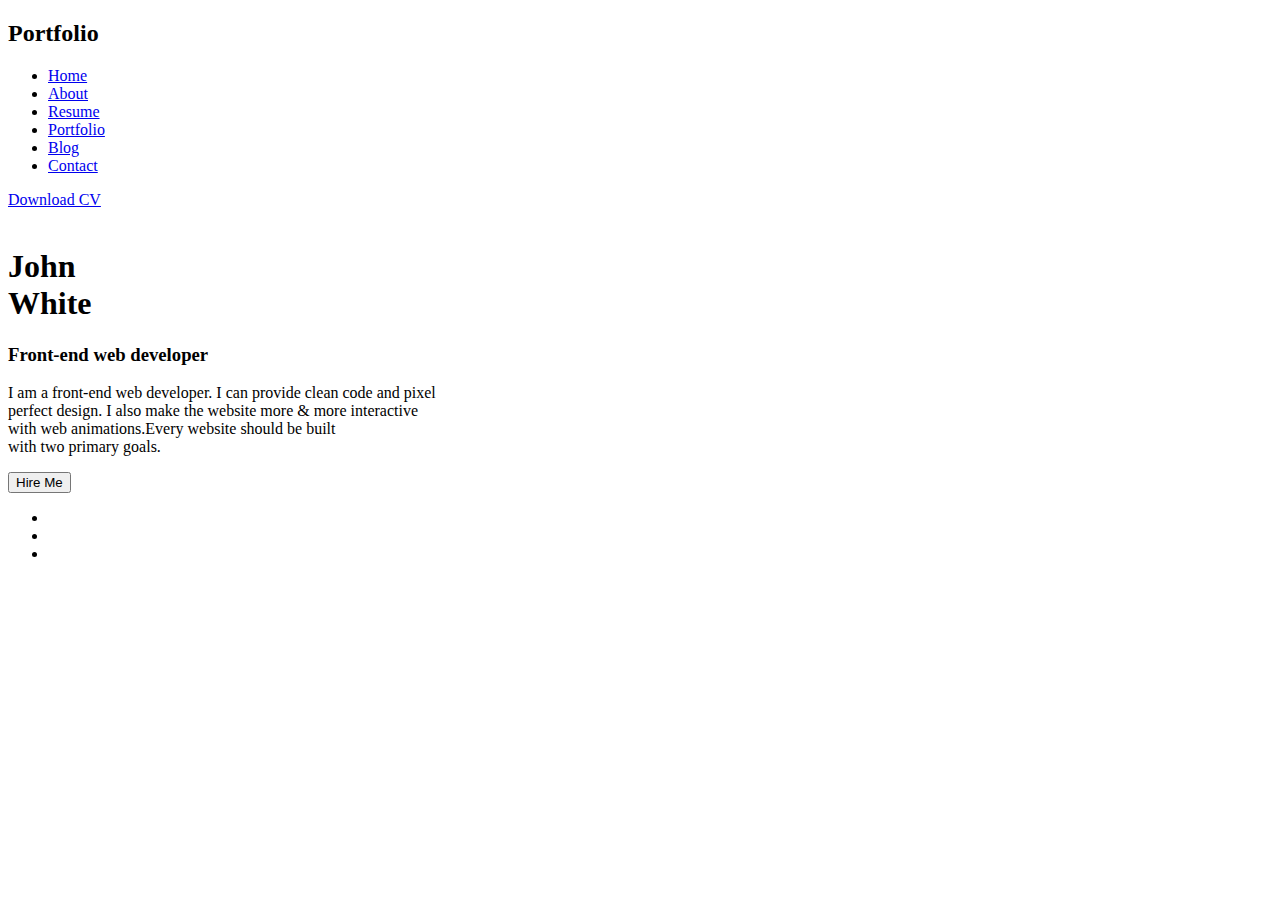
==== Portfolio-2/index.html @ e0ed32c0 "Add files via upload" ====
<!DOCTYPE html>
<html lang="en">
<head>
    <meta charset="UTF-8">
    <meta http-equiv="X-UA-Compatible" content="IE=edge">
    <meta name="viewport" content="width=device-width, initial-scale=1.0">
    <title>Portfolio Website</title>
    <link rel="stylesheet" href="/css/style.css">

    <link rel="preconnect" href="https://fonts.googleapis.com">
    <link rel="preconnect" href="https://fonts.gstatic.com" crossorigin>
    <link href="https://fonts.googleapis.com/css2?family=Poppins:ital,wght@0,100;0,200;0,300;0,400;0,500;0,600;0,700;0,800;0,900;1,100;1,200;1,300;1,400;1,500;1,600;1,700;1,800;1,900&display=swap" rel="stylesheet">

    <link rel="stylesheet" href="https://cdnjs.cloudflare.com/ajax/libs/font-awesome/6.1.1/css/all.min.css" integrity="sha512-KfkfwYDsLkIlwQp6LFnl8zNdLGxu9YAA1QvwINks4PhcElQSvqcyVLLD9aMhXd13uQjoXtEKNosOWaZqXgel0g==" crossorigin="anonymous" referrerpolicy="no-referrer" />
</head>

<body>
    <div class="hero">
        <header>
            <nav>
                <h2 class="logo">Portfolio</h2>
                <ul>
                    <li><a href="#">Home</a></li>
                    <li><a href="#">About</a></li>
                    <li><a href="#">Resume</a></li>
                    <li><a href="#">Portfolio</a></li>
                    <li><a href="#">Blog</a></li>
                    <li><a href="#">Contact</a></li>
                </ul>
                <a href="#" class="btn">Download CV</a>
            </nav>
        </header>

        <div class="bg">
            <img src="/images/main.jpg" alt="">
        </div>

        <div class="content">
            <h1>John <br>White</h1>
            <h3>Front-end web developer</h3>
            <p>I am a front-end web developer. I can provide clean code and pixel <br> perfect design. I also make the website more & more interactive <br> with web animations.Every website should be built <br> with two primary goals.</p>
            <button type="button">Hire Me</button>
        </div>
        <div class="social">
            <ul>
                <li><a href="#"><i class="fa-brands fa-facebook-f"></i></a></li>
                <li><a href="#"><i class="fa-brands fa-twitter"></i></a></li>
                <li><a href="#"><i class="fa-brands fa-dribbble"></i></a></li>
            </ul>
        </div>
    </div>
</body>
</html>
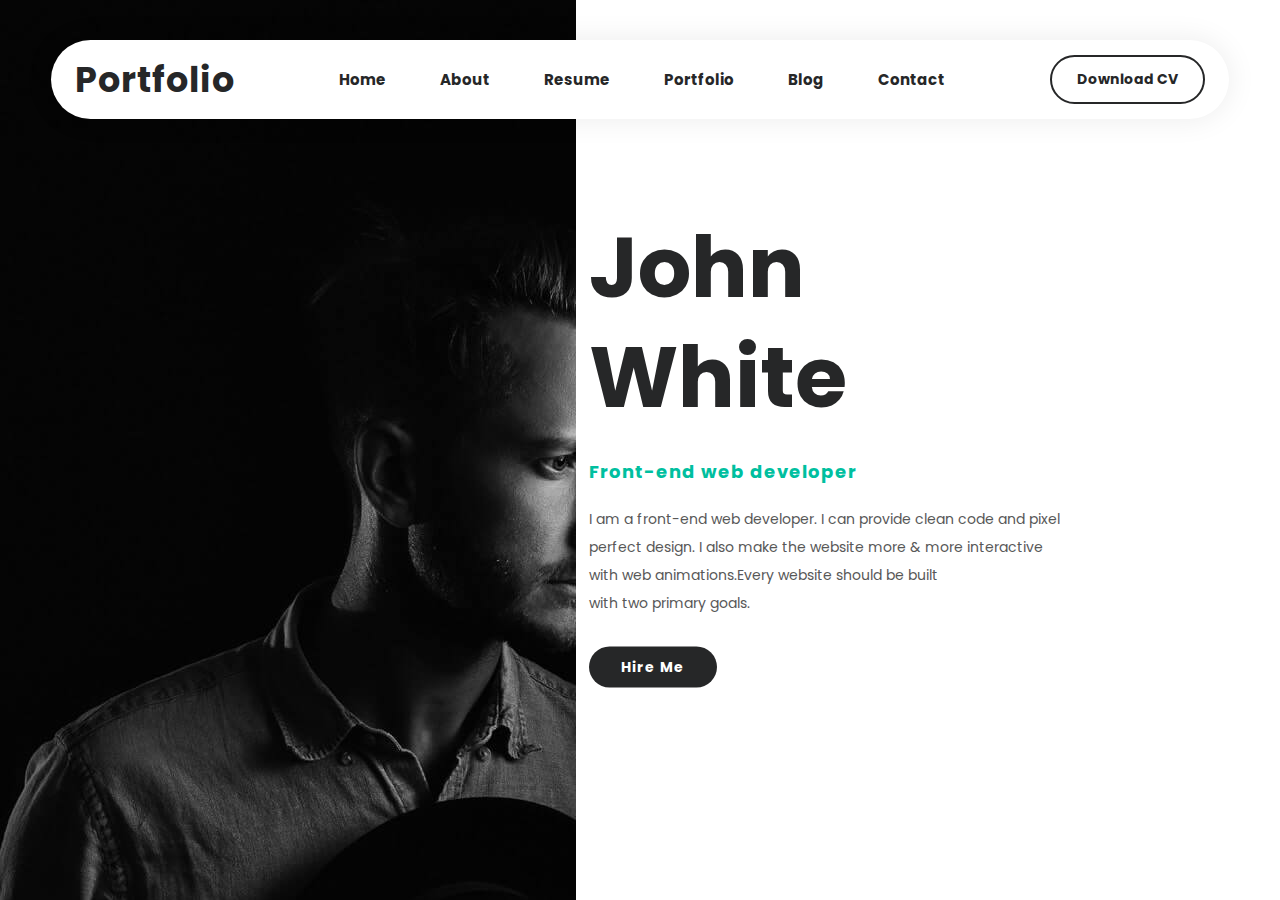
==== commit 4d90af26: "Update index.html" ====
--- a/Portfolio-2/index.html
+++ b/Portfolio-2/index.html
@@ -5,7 +5,7 @@
     <meta http-equiv="X-UA-Compatible" content="IE=edge">
     <meta name="viewport" content="width=device-width, initial-scale=1.0">
     <title>Portfolio Website</title>
-    <link rel="stylesheet" href="/css/style.css">
+    <link rel="stylesheet" href="./css/style.css">
 
     <link rel="preconnect" href="https://fonts.googleapis.com">
     <link rel="preconnect" href="https://fonts.gstatic.com" crossorigin>
@@ -32,7 +32,7 @@
         </header>
 
         <div class="bg">
-            <img src="/images/main.jpg" alt="">
+            <img src="./images/main.jpg" alt="Photo">
         </div>
 
         <div class="content">
@@ -50,4 +50,4 @@
         </div>
     </div>
 </body>
-</html>+</html>
--- a/Portfolio-2/css/style.css
+++ b/Portfolio-2/css/style.css
@@ -0,0 +1,161 @@
+*{
+    padding: 0;
+    margin: 0;
+    box-sizing: border-box;
+    font-family: 'Poppins', sans-serif;
+}
+
+body {
+    position: relative;
+}
+
+header {
+    width: 92%;
+    margin: 0 auto;
+    padding: 13px 0;
+    position: absolute;
+    top: 40px;
+    left: 30px;
+    right: 30px;
+    border-radius: 50px;
+    z-index: 2;
+    background: #fff;
+    box-shadow: 0 0 30px rgb(0 0 0 / 8%);
+}
+
+.hero {
+    width: 100%;
+    height: 100vh;
+    background: #fff;
+}
+
+nav {
+    display: flex;
+    align-items: center;
+    justify-content: space-between;
+    padding-right: 2%;
+    padding-left: 2%;
+}
+
+nav ul {
+    flex: 1;
+    text-align: right;
+}
+
+.logo {
+    color: #262728;
+    font-size: 35px;
+    letter-spacing: 1px;
+    cursor: pointer;
+}
+
+nav ul {
+    flex: 1;
+    text-align: right;
+}
+
+nav ul li {
+    list-style: none;
+    display: inline-block;
+    padding: 0 25px;
+} 
+
+nav ul li a {
+    color: #262728;
+    text-decoration: none;
+    font-size: 15px;
+    font-weight: bold;
+}
+
+nav ul li a:hover {
+    color: #00bf9f;
+    transition: 0.3s;
+}
+
+.btn {
+    background: transparent;
+    border: 2px solid #262728;
+    padding: 12px 25px;
+    color: #262728;
+    border-radius: 30px;
+    text-decoration: none;
+    margin-left: 80px;
+    font-size: 14px;
+    font-weight: bold;
+}
+
+.btn:hover {
+    background: #262728;
+    color:#fff;
+    transition: 0.3s;
+}
+
+.bg{
+  position: absolute;
+  top: 0;
+  left: 0;
+  width: 45%;
+  height: 100%;
+  overflow: hidden;
+}
+.content{
+  position: absolute;
+  top: 50%;
+  left: 46%;
+  transform: translateY(-50%);
+}
+.content h1{
+  font-size: 85px;
+  color: #262728;
+  line-height: 110px;
+  margin-bottom: 25px;
+}
+.content h3{
+  color: #00bf9f;
+  font-size: 18px;
+  letter-spacing: 1px;
+  margin-bottom: 20px;
+}
+.content p{
+  font-size: 14px;
+  color: #585858;
+  line-height: 28px;
+  margin-bottom: 30px;
+}
+button{
+  background: #262728;
+  border: 2px solid transparent;
+  padding: 10px 32px;
+  border-radius: 30px;
+  outline: none;
+  border: none;
+  color: white;
+  font-size: 14px;
+  font-weight: bold;
+  letter-spacing: 1px;
+}
+button:hover{
+  transform: scale(1.2);
+  transition: .3s;
+  cursor: pointer;
+}
+.social{
+  position: absolute;
+  right: 72px;
+  bottom: 40px;
+}
+.social ul li{
+  list-style: none;
+  text-align: center;
+  margin-top: 15px;
+}
+.social ul li a{
+  color: #262728;
+  display: block;
+  font-size: 23px;
+}
+.social ul li a:hover{
+  transform: scale(1.2) translateY(-5px);
+  transition: .3s;
+  cursor: pointer;
+}